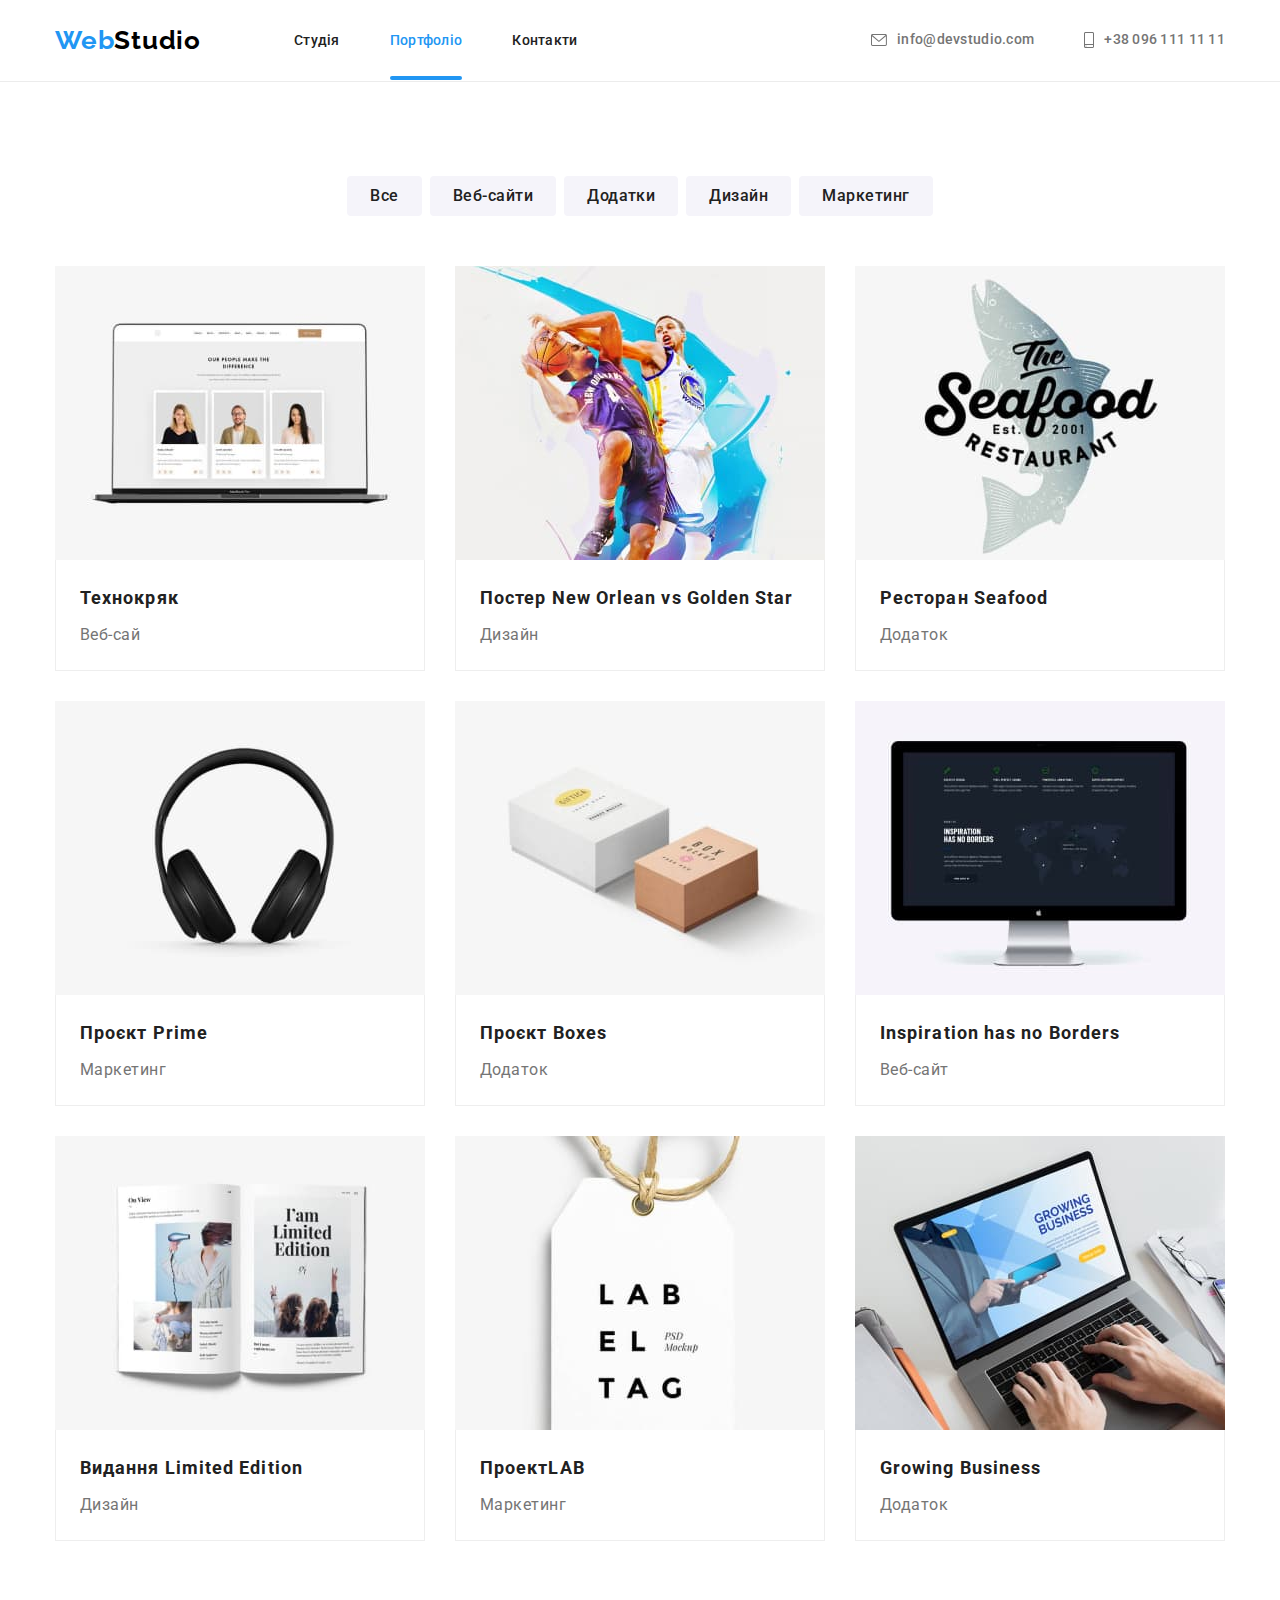
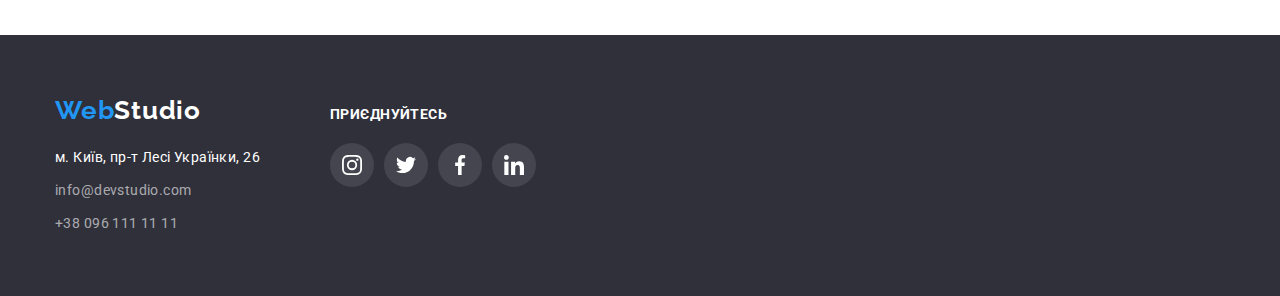
==== portfolio.html @ 506ee1ae "створила репозиторій" ====
<!DOCTYPE html>
<html lang="uk">
<head>
    <meta charset="UTF-8">
    <meta http-equiv="X-UA-Compatible" content="IE=edge">
    <meta name="viewport" content="width=device-width, initial-scale=1.0">
    <title>Document</title>
    <link rel="preconnect" href="https://fonts.googleapis.com">
    <link rel="preconnect" href="https://fonts.gstatic.com" crossorigin>
    <link href="https://fonts.googleapis.com/css2?family=Raleway:wght@700&family=Roboto:wght@400;500;700;900&display=swap"
    rel="stylesheet">
    <link rel="stylesheet" href="https://cdnjs.cloudflare.com/ajax/libs/modern-normalize/1.0.0/modern-normalize.min.css" />
    <link rel="stylesheet" href="./css/styles.css">
</head>
<body>
    <!-- шапка -->
    <header class="header header-portfolio">
        <div class="conteiner">
            <nav class="nav-header list">
                <a href="" lang="en" class="link logo">
                    <span class="logo-color">Web</span>Studio</a>
                <ul class="header-nav list">
                    <li class="header-items"><a href="./index.html" class="link">Студія</a></li>
                    <li class="header-items"><a href="./portfolio.html" class="link portfolio-link">Портфоліо</a></li>
                    <li class="header-items"><a href="" class="link">Контакти</a></li>
                </ul>
            </nav>
            <ul class="auth-nav list">
                <li class="auth-nav-items">
                    <a href="mailto:info@devstudio.com" class="header-link link">
                        <svg class="icon-envelope" width="16" height="12">
                            <use href="./images/sprite.svg#icon-envelope"></use>
                        </svg>
                        info@devstudio.com
                    </a>
                </li>
                <li class="auth-nav-items">
                    <a href="tel:+380961111111" class="header-link link">
                        <svg class="icon-smartphone" width="10" height="16">
                            <use href="./images/sprite.svg#icon-smartphone"></use>
                        </svg>
                        +38 096 111 11 11
                    </a>
                </li>
            </ul>
    
        </div>
    
    </header>
<!-- main  -->
<section class="main section ">
    <!-- скритий заголовок -->
    <div class="conteiner">    
        <h1 class="visually-hidden">Портфоліо</h1>
    <ul class="button-list list">
        <li class="button-items"><button type="button" class="button-portfolio">Все</button></li>
        <li class=""><button type="button" class="button-portfolio">Веб-сайти</button></li>
        <li class=""><button type="button" class="button-portfolio">Додатки</button></li>
        <li class=""><button type="button" class="button-portfolio">Дизайн</button></li>
        <li class=""><button type="button" class="button-portfolio">Маркетинг</button></li>
    </ul>
    <!-- скритий заголовок -->
    <h2 class="visually-hidden">Фільтр</h2>
    <ul class="filter-list list">
        <li class="filter-items">
            <a href="" class="filter-link link">
                <div class="filter-top-wrap">
                    <img src="./images/img.jpg" alt="сторінка сайта" width="370">
                    <p class="filter-top-text">Ресурс пропонує комплексні пропозиції з різним рівнем функціоналу та сервісів. Все це
                        дозволить відвідувачу отримати
                        вичерпні відомості про компанію чи приватну особу.
                    </p>
                </div>
                
                <div class="filter-card">
                    <h3 class="filter-title">Технокряк</h3>
                    <p class="filter-text">Веб-сай</p>
                </div>
            
            </a>
        </li>
        <li class="filter-items">
            <a href="" class="filter-link link">
                <div class="filter-top-wrap">
                    <img src="./images/porfolio1.jpg" alt="два футболіста" width="370">
                    <p class="filter-top-text">Ресурс пропонує комплексні пропозиції з різним рівнем функціоналу та сервісів. Все це
                        дозволить відвідувачу отримати
                        вичерпні відомості про компанію чи приватну особу.
                    </p>
                </div>
                
                <div class="filter-card"><h3 class="filter-title">Постер <span lang="en">New Orlean vs Golden Star</span></h3>
            <p class="filter-text">Дизайн</p>
            
        </div>
            </a>
        </li>
        <li class="filter-items">
            <a href="" class="filter-link link">
                <div class="filter-top-wrap">
                    <img src="./images/porfolio2.jpg" alt="логотип ресторана" width="370">
                    <p class="filter-top-text">Ресурс пропонує комплексні пропозиції з різним рівнем функціоналу та сервісів. Все це
                        дозволить відвідувачу отримати
                        вичерпні відомості про компанію чи приватну особу.
                    </p>
                </div>
                
                <div class="filter-card">
                    <h3 class="filter-title">Ресторан <span lang="en">Seafood</span></h3>
                    <p class="filter-text">Додаток</p>
                </div>
            </a>
        </li>
        <li class="filter-items">
            <a href="" class="filter-link link">
                <div class="filter-top-wrap">
                    <img src="./images/porfolio3.jpg" alt="навушники" width="370">
                    <p class="filter-top-text">Ресурс пропонує комплексні пропозиції з різним рівнем функціоналу та сервісів. Все це
                        дозволить відвідувачу отримати
                        вичерпні відомості про компанію чи приватну особу.
                    </p>
                </div>
                
                <div class="filter-card">
                    <h3 class="filter-title">Проєкт <span lang="en">Prime</span></h3>
                    <p class="filter-text">Маркетинг</p>
                </div>
            </a>
        </li>
        <li class="filter-items">
            <a href="" class="filter-link link">
                <div class="filter-top-wrap">
                    <img src="./images/porfolio4.jpg" alt="дві коробки" width="370">
                    <p class="filter-top-text">Ресурс пропонує комплексні пропозиції з різним рівнем функціоналу та сервісів. Все це
                        дозволить відвідувачу отримати
                        вичерпні відомості про компанію чи приватну особу.
                    </p>
                </div>
                
                <div class="filter-card">
                    <h3 class="filter-title">Проєкт <span lang="en">Boxes</span></h3>
                     <p class="filter-text">Додаток</p>
                </div>
            </a>
        </li>
        <li class="filter-items">
            <a href="" class="filter-link link">
                <div class="filter-top-wrap">
                    <img src="./images/porfolio5.jpg" alt="комп'ютер" width="370">
                    <p class="filter-top-text">Ресурс пропонує комплексні пропозиції з різним рівнем функціоналу та сервісів. Все це
                        дозволить відвідувачу отримати
                        вичерпні відомості про компанію чи приватну особу.
                    </p>
                </div>
                
                <div class="filter-card">
                    <h3 lang="en" class="filter-title">Inspiration has no Borders</h3>
                    <p class="filter-text">Веб-сайт</p>
                </div>
            
            </a>
        </li>
        <li class="filter-items">
            <a href="" class="filter-link link">
                <div class="filter-top-wrap">
                    <img src="./images/porfolio6.jpg" alt="книжка" width="370">
                    <p class="filter-top-text">Ресурс пропонує комплексні пропозиції з різним рівнем функціоналу та сервісів. Все це
                        дозволить відвідувачу отримати
                        вичерпні відомості про компанію чи приватну особу.
                    </p>
                </div>
                
                <div class="filter-card">
                    <h3 class="filter-title">Видання <span lang="en">Limited Edition</span></h3>
                    <p class="filter-text">Дизайн</p>
                </div>  
            </a>
        </li>
        <li class="filter-items">
            <a href="" class="filter-link link">
                <div class="filter-top-wrap">
                    <img src="./images/porfolio7.jpg" alt="бірка" width="370">
                    <p class="filter-top-text">Ресурс пропонує комплексні пропозиції з різним рівнем функціоналу та сервісів. Все це
                        дозволить відвідувачу отримати
                        вичерпні відомості про компанію чи приватну особу.
                    </p>
                </div>
                
                <div class="filter-card">
                    <h3 class="filter-title">Проект<span lang="en">LAB</span></h3>
                    <p class="filter-text">Маркетинг</p>
            </div>
                
            </a>
        </li>
        <li class="filter-items">
            <a href="" class="filter-link link">
                <div class="filter-top-wrap">
                    <img src="./images/porfolio8.jpg" alt="ноутбук" width="370">
                    <p class="filter-top-text">Ресурс пропонує комплексні пропозиції з різним рівнем функціоналу та сервісів. Все це
                        дозволить відвідувачу отримати
                        вичерпні відомості про компанію чи приватну особу.
                    </p>
                </div>
                
                <div class="filter-card">
                    <h3 lang="en" class="filter-title">Growing Business</h3> 
                    <p class="filter-text">Додаток</p>
        </div>
            </a>
        </li>
    </ul>
</div>
</section>

<footer class="footer">
    <div class="conteiner">
        <div>
            <a href="" lang="en" class="link logo footer-logo"><span class="logo-color">Web</span><span
                    class="logo-second">Studio</span></a>
            <address class="footer-address">
                <p class="footer-text">м. Київ, пр-т Лесі Українки, 26</p>
                <ul class="footer-contacts list">
                    <li class="footer-items"><a href="mailto:info@devstudio.com" class="link">info@devstudio.com</a></li>
                    <li class="footer-items"><a href="tel:+380961111111" class="link">+38 096 111 11 11</a></li>
                </ul>
            </address>
        </div>
        
            <div class="social-links">
                <h3 class="links-title">приєднуйтесь</h3>
                <ul class="social-links-list list">
                    <li class="social-links-items">
                        <a href="" class="social-links-link">
                            <svg class="icon-social-links" width="20" height="20">
                                <use href="./images/sprite.svg#icon-instagram"></use>
                            </svg>
                        </a>
                    </li>
                    <li class="social-links-items">
                        <a href="" class="social-links-link">
                            <svg class="icon-social-links" width="20" height="20">
                                <use href="./images/sprite.svg#icon-twitter"></use>
                            </svg>
                        </a>
                    </li>
                    <li class="social-links-items">
                        <a href="" class="social-links-link">
                            <svg class="icon-social-links" width="20" height="20">
                                <use href="./images/sprite.svg#icon-facebook"></use>
                            </svg>
                        </a>
            
                    </li>
                    <li class="social-links-items">
                        <a href="" class="social-links-link">
                            <svg class="icon-social-links" width="20" height="20">
                                <use href="./images/sprite.svg#icon-linkedin"></use>
                            </svg>
                        </a>
            
                    </li>
                </ul>
            </div>
    </div>

</footer>
</body>
</html>
---- css/styles.css ----
:root {
    --primery-text-color: #212121;
    --primery-bg-color: #FFFFFF;;
    --text-color: #757575;
    --accent: #2196F3;
    --hero-title-color: #FFFFFF;
    --footer-text-color: #FFFFFF;
    --footer-link-color: #FFFFFF99;
    --social-links-color: #FFFFFF;

}


p,
h1,
h2,
h3,
h4,
h5,
h6 {
    margin: 0;
}

ul {
    margin: 0;
    padding-left: 0;
}
img {
    display: block;
    max-width: 100%;
    height: auto;
}

body {
    color: var(--primery-text-color, black);
    background-color: var(--primery-bg-color, white);
    font-family: 'Roboto', sans-serif;
    
}
.visually-hidden {
    position: absolute;
    white-space: nowrap;
    width: 1px;
    height: 1px;
    overflow: hidden;
    border: 0;
    padding: 0;
    clip: rect(0 0 0 0);
    clip-path: inset(50%);
    margin: -1px;
}
.conteiner {
    width: 1200px;
    padding-left: 15px;
    padding-right: 15px;
    margin-left: auto;
    margin-right: auto;

    /* outline: 2px solid brown; */
}

/* header */
/* стилізація лого */

.header {
    padding-top: 25px;
    padding-bottom: 25px;
}
.header-portfolio {
    border-bottom: 1px solid #ECECEC;
}
.header .conteiner {
    display: flex;
    align-items: center;
      
}

.logo {
    color: #000000;
    font-family: 'Raleway', sans-serif;
    font-size: 26px;
    font-weight: 700;
    line-height: 1.19;
    letter-spacing: 0.03em;
    transition: color 250ms cubic-bezier(0.4, 0, 0.2, 1);
}

.logo-color {
    color: var(--accent, blue);
}
.logo:hover,
.logo:focus {
    color: var(--accent, blue);
}
.nav-header {
    display: flex;
}
.header-nav {
    display: flex;
    margin-left: 93px;
    align-items: center;
    column-gap: 50px;
}

.header-nav .link {
    color: var(--primery-text-color, black);
    font-size: 14px;
    padding-top: 32px;
    padding-bottom: 32px;
    font-weight: 500;
    line-height: 1.14;
    letter-spacing: 0.02em;
    transition: color 250ms cubic-bezier(0.4, 0, 0.2, 1);
    
}
.header-nav .link:hover,
.header-nav .link:focus {
    color: var(--accent, blue);
}

.header-nav .studio-link {
    color: var(--accent, blue);
    position: relative;
}

.studio-link::after {
    content: '';
    position: absolute;
    left: 0;
    bottom: 0;
    width: 100%;
    height: 4px;
    background: #2196F3;
    border-radius: 2px;
}

    

/* -------auth-nav---------- */
.auth-nav {
    display: flex;
    margin-left: auto;
    column-gap: 50px;
}
.auth-nav .link {
    color: var(--text-color, grey);
    font-size: 14px;
    font-weight: 500;
    line-height: 1.14;
    letter-spacing: 0.02em;
    transition: color 250ms cubic-bezier(0.4, 0, 0.2, 1);
}
.header-link {
    display: flex;
    align-items: center;
    gap: 10px;
}
.header-link:hover,
.header-link:focus {
    color: var(--accent);
    
}
.header-link:hover .icon-envelope,
.header-link:focus .icon-envelope {
    fill: var(--accent);
}
.icon-envelope {
    fill: #757575;
    cursor: pointer;
    transition: fill 250ms cubic-bezier(0.4, 0, 0.2, 1);
}
.header-link:hover .icon-smartphone,
.header-link:focus .icon-smartphone {
    fill: var(--accent);
}
.icon-smartphone {
    fill: #757575;
    cursor: pointer;
    transition: fill 250ms cubic-bezier(0.4, 0, 0.2, 1);
}

/* ------main----------*/
/* секція герой */
.section {
    padding-top: 94px;
    padding-bottom: 94px;
    
}

.hero {
  padding-top: 200px;
  padding-bottom: 200px;
  text-align: center;
  background-color: gray;
  max-width: 1600px;
  height: 600px;
  background-image: linear-gradient(rgba(47, 48, 58, 0.4), rgba(47, 48, 58, 0.4)), url(../images/hero.jpg);
  background-size: cover;
  background-repeat: no-repeat;
  background-position: center;
  margin-left: auto;
  margin-right: auto;
}
.hero-title {
    max-width: 696px;
    margin: auto;
    margin-bottom: 30px;

    color: var(--hero-title-color, white);
    font-size: 44px;
    font-weight: 900;
    line-height: 1.36;
    letter-spacing: 0.06em;
    text-transform: uppercase;
}
/* button */
.hero-button {
    display: inline-block;
    min-width: 216px;
    border-radius: 4px;
    border: 1px solid transparent;
    padding: 10px 32px;
    

    color: #FFFFFF;
    background-color: var(--accent, blue);
    font-family: inherit;
    font-size: 16px;
    font-weight: 700;
    line-height: 1.88;
    letter-spacing: 0.06em;
    cursor: pointer;
    transition: background-color 250ms cubic-bezier(0.4, 0, 0.2, 1);
    
}
.hero-button:hover,
.hero-button:focus {
    background-color: #188ce8;
}


/* specifics */

.specifics-list {
    display: flex;
    gap: 30px;   
}
.specifics-items {
    width: 270px;
}

.specifics-feature {
    height: 120px;
    border-radius: 4px;
    background-color: #F5F4FA; 
    padding: 25px 100px;
    margin-bottom: 30px;
}

.specifics-title {
    margin-bottom: 10px;

    color: var(--primery-text-color, black);
    font-size: 14px;
    font-weight: 700;
    line-height: 1.14;
    letter-spacing: 0.03em;
    text-transform: uppercase;
        
}
.specifics-text {

    color: var(--text-color, grey);
    font-size: 14px;
    line-height: 1.71;
    letter-spacing: 0.03em;
}

/* --------work-section------- */
.work {
    padding-top: 0;
    
}
.work-list {
    display: flex;
    gap: 30px;
    
}
.work-items {
    width: calc((100%-60px) / 3);
    
}
.work-title {
    margin-bottom: 50px;

    color: var(--primery-text-color, black);
    font-size: 36px;
    font-weight: 700;
    line-height: 1.17;
    letter-spacing: 0.03em;
    text-align: center;
}
.work-card {
    position: relative;
}
.work-pre-title {
    position: absolute;
    bottom: 0;
    display: flex;
    justify-content: center;
    align-items: center;
    width: 100%;
    height: 70px;
    background-color: rgba(47, 48, 58, 0.8);
    font-weight: 700;
    font-size: 14px;
    line-height: 1.14;
    text-align: center;
    letter-spacing: 0.03em;
    text-transform: uppercase;
    color: #FFFFFF;
}

/* -------team-section-----------*/
.team {
    background-color: #F5F4FA;
}
.team-title {
    margin-bottom: 50px;
    color: var(--primery-text-color, black);
    font-size: 36px;
    font-weight: 700;
    line-height: 1.17;
    letter-spacing: 0.03em;
    text-align: center;
}

.team-list {
    display: flex;
    gap: 30px;
    
}
.team-items {
    width: calc((100%-90px) / 4);
}

.team-card {
    background-color: var(--primery-bg-color, white);
    border-radius: 0px 0px 4px 4px;
    padding-top: 30px;
    padding-bottom: 30px;
    max-width: 270px;
    text-align: center;
    box-shadow: 0px 1px 3px rgba(0, 0, 0, 0.12),
     0px 1px 1px rgba(0, 0, 0, 0.14), 
     0px 2px 1px rgba(0, 0, 0, 0.2);
}
.team-name {
    min-width: 130px;
    margin-bottom: 10px;

    color: var(--primery-text-color, black);
    font-size: 16px;
    font-weight: 500;
    line-height: 1.19;
    letter-spacing: 0.03em;
        
}
.team-text {
    min-width: 130px;
    margin-bottom: 16px;

    color: var(--text-color, grey);
    line-height: 1.19;
    letter-spacing: 0.03em;
}
.actions {
    display: flex;
    padding: 0;
    margin: 0%;
    gap: 10px;
    justify-content: center;
    list-style: none;

}

.link-icon {
    display: flex;
    align-items: center;
    justify-content: center;
    width: 44px;
    height: 44px;
    background-color: #FFFFFF;
    border-radius: 50%;
    transition: background-color 250ms cubic-bezier(0.4, 0, 0.2, 1);
}

.link-icon:hover,
.link-icon:focus {
    background-color: var(--accent);
}
.link-icon:hover .icon,
.link-icon:focus .icon {
    fill: #FFFFFF;
}
.icon {
    fill: #AFB1B8;
    transition: fill 250ms cubic-bezier(0.4, 0, 0.2, 1);
}

/* ----списки------ */
.list {
    list-style: none;
}
.link {
    text-decoration: none;
}
/* ------постійні клієнти------*/

.client-title {
    margin-bottom: 50px;

    color: var(--primery-text-color, black);
    font-weight: 700;
    font-size: 36px;
    line-height: 1.17;
    text-align: center;
    letter-spacing: 0.03em;
}
.client-list {
    display: flex;
    padding: 0;
    margin: 0;
    gap: 30px;   
}

.client-items {
    width: 170px;
    height: 92px;
}
.client-link:hover,
.client-link:focus {
    border-color: var(--accent);
}
.client-link {
    display: flex;
    width: 100%;
    height: 100%;
    align-items: center;
    justify-content: center;
    border: 1px solid #AFB1B8;
    border-radius: 4px;
    transition: border 250ms cubic-bezier(0.4, 0, 0.2, 1);

}
.icon-client {
    fill: #AFB1B8;
    transition: fill 250ms cubic-bezier(0.4, 0, 0.2, 1);
}
.client-link:hover .icon-client,
.client-link:focus .icon-client {
    fill: var(--accent);
}
/* -----footer------*/

 .footer {
    background-color: #2F303A;
    padding-top: 60px;
    padding-bottom: 60px;
 }

 /* logo footer */

 .logo-second {
     color: #FFFFFF;
    transition: color 250ms cubic-bezier(0.4, 0, 0.2, 1);
 }

.footer-logo {
    display: block;
    margin-bottom: 20px;
 }
 .logo-second:hover,
 .logo-second:focus {
     color: var(--accent, blue);
 }

.footer-text {
    margin-bottom: 9px;
    color: var(--contacts-text-color, white);
    font-style: normal;
    font-size: 14px;
    line-height: 1.71;
    letter-spacing: 0.03em;      
}
.footer-contacts {
    display: flex;
    flex-direction: column;
    gap: 9px;
}
.footer-contacts .link {
    color: var(--footer-link-color, white);
    font-style: normal;
    font-size: 14px;
    line-height: 1.71;
    letter-spacing: 0.03em;
    transition: color 250ms cubic-bezier(0.4, 0, 0.2, 1);
}
.footer-contacts .link:hover,
.footer-contacts .link:focus {
    color: var(--accent, blue);
}
.footer>.conteiner {
    display: flex;
    align-items: baseline;
}


.social-links {
    display: flex;
    flex-direction: column;
    margin-left: 70px;

}

.links-title {
    margin-bottom: 20px;
    color: var(--footer-text-color);        
    font-weight: 700;
    font-size: 14px;
    line-height: 1.14;
    letter-spacing: 0.03em;
    text-transform: uppercase;
}
.social-links-list {
    display: flex;
    gap: 10px;
}
.social-links-link {
    display: inline-block;
    padding: 12px;
    border-radius: 50%;
    width: 44px;
    height: 44px;
    background-color: rgba(255, 255, 255, 0.1);
    transition: background-color 250ms cubic-bezier(0.4, 0, 0.2, 1);
}
.social-links-link:hover,
.social-links-link:focus {
    background-color: var(--accent);
}
.icon-social-links {
    fill: var(--social-links-color);
}
/* -------модальне вікно------- */

.backdrop {
    width: 100%;
    height: 100%;
    position: fixed;
    top: 0;
    background-color: rgba(0, 0, 0, 0.2);
    transition: opacity 250ms cubic-bezier(0.4, 0, 0.2, 1), 
    visibility 250ms cubic-bezier(0.4, 0, 0.2, 1);
}
.modal {
    width: 528px;
    min-height: 581px;
    background-color: #FFFFFF;
    border-radius: 4px;
    box-shadow: 0px 1px 3px rgba(0, 0, 0, 0.12), 0px 1px 1px rgba(0, 0, 0, 0.14), 0px 2px 1px rgba(0, 0, 0, 0.2);
    position: absolute;
    top: 50%;
    left: 50%;
    transform: translate(-50%, -50%) scale(1);
    transition: transform 250ms cubic-bezier(0.4, 0, 0.2, 1);

}

.backdrop.is-hidden .modal {
    transform: translate(-50%, -50%) scale(0);
}
.btn-modal-close {
    width: 30px;
    height: 30px;
    position: absolute;
    right: 14px;
    top: 14px;
    background: #FFFFFF;
    border: 1px solid rgba(0, 0, 0, 0.1);
    border-radius: 50%;
    display: flex;
    align-items: center;
    justify-content: center;
    cursor: pointer;
}
.is-hidden {
    opacity: 0;
    visibility: hidden;
    pointer-events: none;
}

/* -------portfolio-------- */
.header-nav .portfolio-link {
    color: var(--accent, blue);
    position: relative;
}
.portfolio-link::after {
    content: '';
    position: absolute;
    left: 0;
    bottom: 0;
    width: 100%;
    height: 4px;
    background: #2196F3;
    border-radius: 2px

}
.filter-list .link {
    color: var(--primery-text-color, black);
}

/* portfolio button */

    
.button-list {
    display: flex;
    justify-content: center;
    gap: 8px;
    margin-bottom: 50px;
}

.button-portfolio {
    display: inline-block;
    min-width: 73px;
    border-radius: 4px;
    border: 1px solid transparent;
    padding: 6px 22px;
    text-align: center;

    color: var(--primery-text-color, black);
    background-color: #F5F4FA;
    font-family: inherit;   
    font-weight: 500;
    font-size: 16px;
    line-height: 1.62;
    letter-spacing: 0.03em;
    cursor: pointer;
    transition-property: color, background-color, box-shadow;
    transition-duration: 250ms;
    transition-timing-function: cubic-bezier(0.4, 0, 0.2, 1)
}

.button-portfolio:hover,
.button-portfolio:focus {
    color: var(--hero-title-color, white);
    background-color: var(--accent, blue);
    box-shadow: 0px 3px 1px rgba(0, 0, 0, 0.1), 0px 1px 2px rgba(0, 0, 0, 0.08), 0px 2px 2px rgba(0, 0, 0, 0.12);
}

.filter-list {
   display: flex;
   flex-wrap: wrap;
   gap: 30px;
    
}
.filter-items {
    max-width: 370px;
}
.filter-items {
    width: calc((100%-60px) / 3);   
}
.filter-link {
    display: block;
}
.filter-link:hover,
.filter-link:focus {
    box-shadow: 0px 1px 1px rgba(0, 0, 0, 0.12), 0px 4px 4px rgba(0, 0, 0, 0.06), 1px 4px 6px rgba(0, 0, 0, 0.16);
}
.filter-card {
    padding: 20px 24px;
    border: 1px solid #EEEEEE;
    border-top: none;
    background: #FFFFFF;

}
.filter-title {
    margin-bottom: 4px;
    max-width: 322px;
    
    color: var(--primery-text-color, black);
    font-size: 18px;
    font-weight: 700;
    line-height: 2;
    letter-spacing: 0.06em;
        
}
.filter-text {
    max-width: 322px;
    
    color: var(--text-color, grey);
    line-height: 1.88;
    letter-spacing: 0.03em;       
}
.filter-top-wrap {
    position: relative;
    overflow: hidden;
}
.filter-top-text {
    position: absolute;
    top: 0;
    left: 0;
    width: 100%;
    height: 100%;
    padding: 63px 24px;
    font-weight: 400;
    font-size: 18px;
    line-height: 1.56;
    letter-spacing: 0.03em;
    background-color: rgba(33, 150, 243, 0.9);
    color: #FFFFFF;
    transform: translateY(100%);
    transition: transform 250ms cubic-bezier(0.4, 0, 0.2, 1);
}
.filter-link:hover .filter-top-text,
.filter-link:focus .filter-top-text {
    transform: translateY(0%)
}
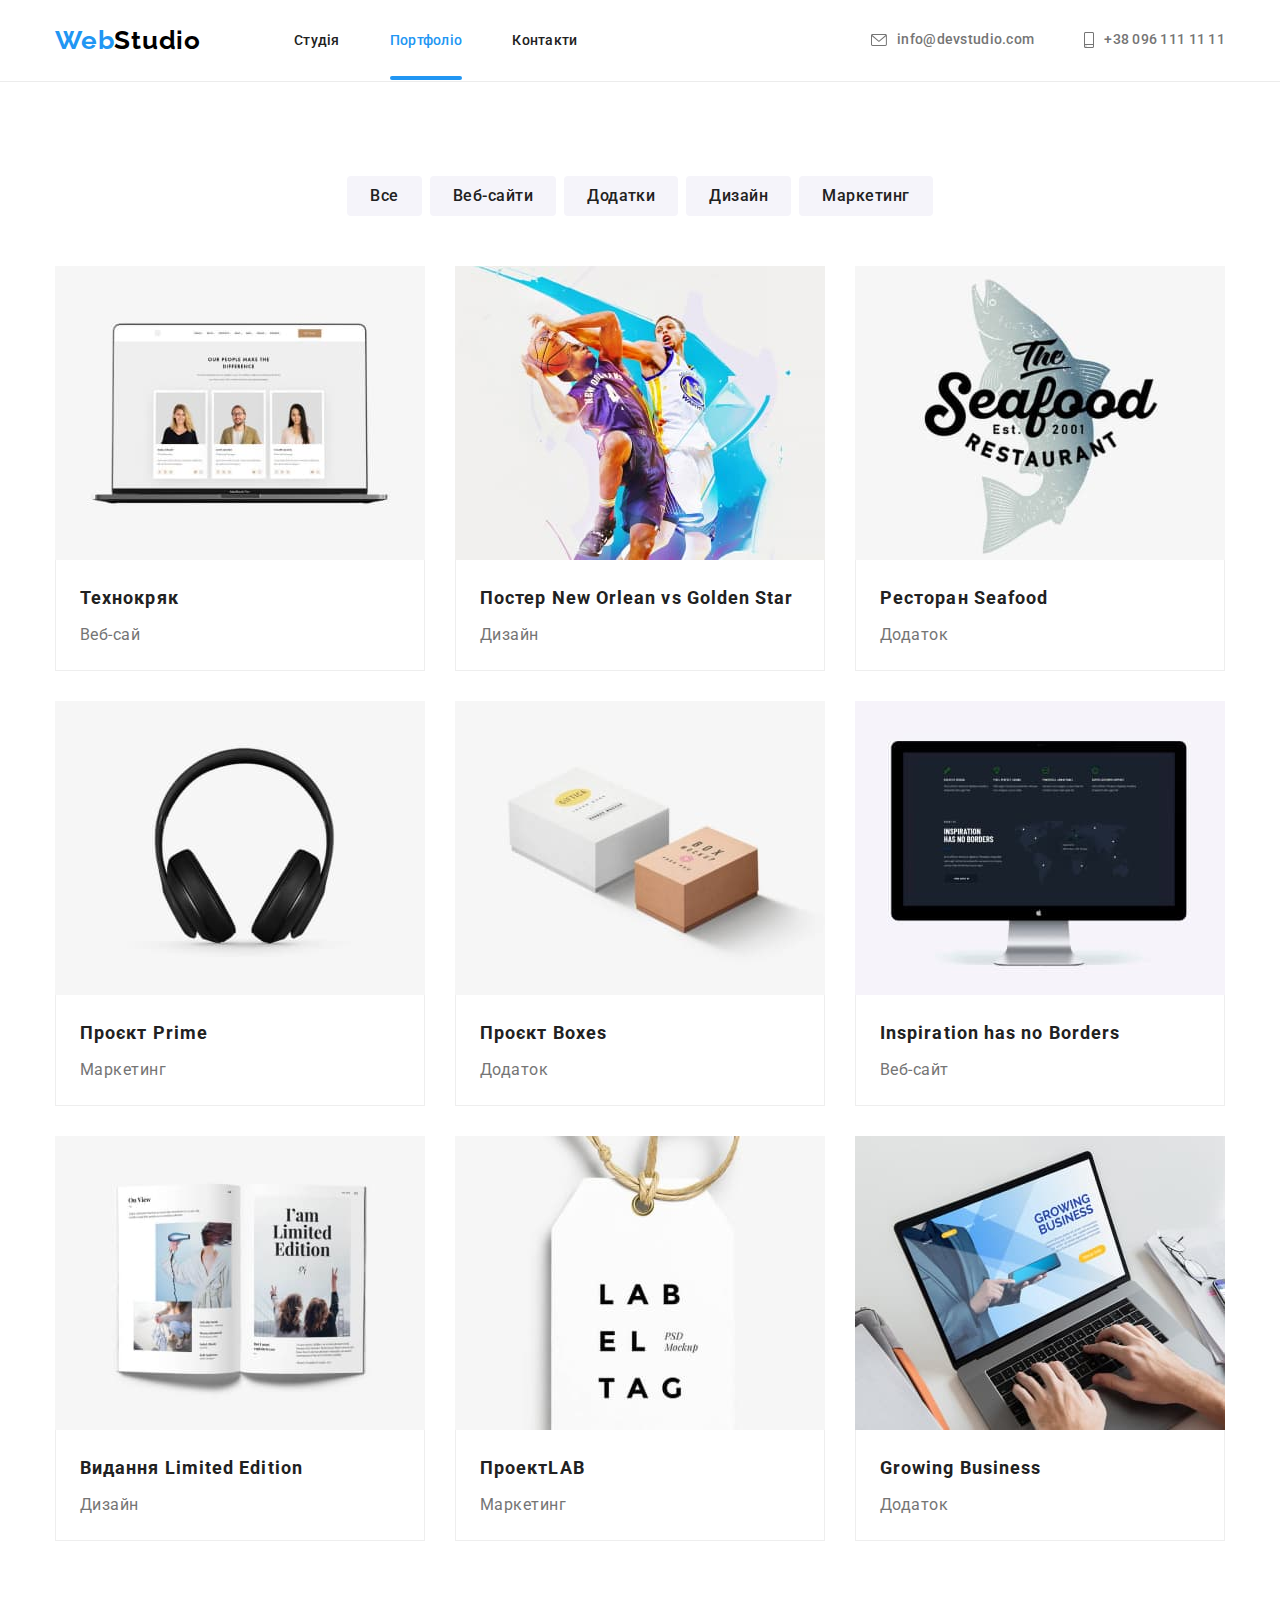
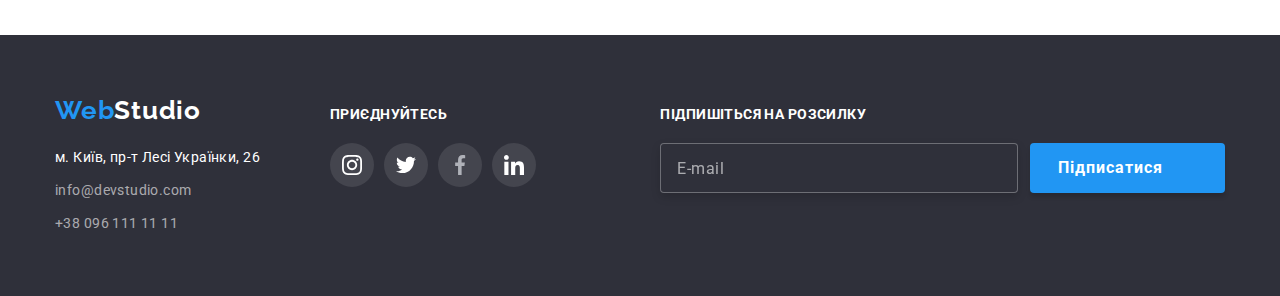
==== commit 0ebc1370: "додала форму у портфоліо" ====
--- a/portfolio.html
+++ b/portfolio.html
@@ -262,6 +262,18 @@
                     </li>
                 </ul>
             </div>
+            <form class="footer-form">
+                <h3 class="footer-form-title">Підпишіться на розсилку</h3>
+                <div class="footer-form-field">
+                    <input type="email" class="footer-input" placeholder="E-mail" name="mail" required>
+                    <button type="submit" class="footer-form-btn">Підписатися
+                        <svg class="icon-send" width="24px" height="24px">
+                            <use href="./images/sprite.svg#icon-send"></use>
+                        </svg>
+                    </button>
+                </div>
+            
+            </form>
     </div>
 
 </footer>
--- a/css/styles.css
+++ b/css/styles.css
@@ -600,7 +600,231 @@
     visibility: hidden;
     pointer-events: none;
 }
-
+.icon-close-black {
+    fill: currentColor;
+    transition: fill 250ms cubic-bezier(0.4, 0, 0.2, 1);
+}
+.icon-close-black:hover,
+.icon-close-black:focus {
+    fill: var(--accent); 
+}
+/*-------- form -------*/
+.modal-form {
+    padding: 40px;
+}
+.input-field {
+    margin-bottom: 10px;
+}
+.modal-title {
+    margin-bottom: 12px;
+    font-weight: 700;
+    font-size: 20px;
+    line-height: 1.15;
+    text-align: center;
+    letter-spacing: 0.03em;
+    color: var(--primery-text-color);
+}
+.form-input {
+    width: 100%;
+    height: 40px;
+    border: 1px solid rgba(33, 33, 33, 0.2);
+    border-radius: 4px;
+    padding-left: 42px;
+    padding-top: 12px;
+    padding-bottom: 12px;
+}
+.modal-text {
+    display: block;
+    margin-bottom: 4px;
+    font-weight: 400;
+    font-size: 12px;
+    line-height: 1.17;
+    letter-spacing: 0.01em;
+    color: var(--text-color);
+}
+.textarea-field {
+    margin-bottom: 20px;  
+}
+.form-textarea {
+    width: 100%;
+    height: 120px;
+    resize: none;
+    padding: 12px 16px;
+    border: 1px solid rgba(33, 33, 33, 0.2);
+    border-radius: 4px;
+    
+}
+.form-textarea:focus {
+    outline-color: var(--accent);
+
+}
+.form-textarea::placeholder {
+    font-weight: 400;
+    font-size: 12px;
+    line-height: 1.17;
+    letter-spacing: 0.01em;
+    color: rgba(117, 117, 117, 0.5);
+}
+.input-wrap {
+    position: relative;
+}
+.input-icon {
+    position: absolute;
+    top: 50%;
+    left: 12px;
+    transform: translateY(-50%);
+
+}
+.form-input:focus {
+    outline-color: var(--accent);
+}
+.form-input:focus + .input-icon {
+    fill: var(--accent);
+}
+/*-------checkbox--------- */
+.check-field {
+    margin-bottom: 30px;
+}
+.check-text {
+    display: flex;
+    align-items: center;
+    font-size: 14px;
+    line-height: 1.71;
+    letter-spacing: 0.03em;
+    color: var(--text-color);
+}
+.check-link {
+    margin-left: 6px;
+    color: var(--accent);     
+}
+
+.check-link::before {
+    content: '';
+    position: absolute;
+    left: 0;
+    bottom: 0;
+    width: 20px; 
+    height: 1px;
+    color: red;
+}
+
+.icon-check-mark {
+    fill: transparent;
+    transition: fill 250ms cubic-bezier(0.4, 0, 0.2, 1);
+}
+.check-text span {
+    width: 16px;
+    height: 15px;
+    border-radius: 2px;
+    border: 2px solid #212121;
+    display: flex;
+    align-items: center;
+    justify-content: center;
+    margin-right: 7px;
+    transition: border 250ms cubic-bezier(0.4, 0, 0.2, 1);
+}
+.input-check:checked + .check-text span {
+    background-color: var(--accent);
+    border-color: var(--accent);
+}
+.input-check:checked + .check-text .icon-check-mark {
+    fill: #FFFFFF;
+}
+.input-check:focus + .check-text span {
+    border-color: var(--accent);
+}
+.form-btn {
+    display: inline-block;
+    font-family: inherit;
+    min-width: 200px;
+    padding: 10px 52px;
+    font-weight: 700;
+    font-size: 16px;
+    line-height: 1.88;
+    letter-spacing: 0.06em;
+    color: #FFFFFF;
+    background-color: var(--accent);
+    box-shadow: 0px 4px 4px rgba(0, 0, 0, 0.15);
+    border-radius: 4px;
+    border: transparent;
+    cursor: pointer;
+    transition: background-color 250ms cubic-bezier(0.4, 0, 0.2, 1);   
+}
+.button-send {
+    display: flex;
+    align-items: center;
+    justify-content: center;
+}
+
+.form-btn:hover,
+.form-btn:focus {
+background-color: #188CE8; 
+}
+ /*-----------footer-form------ */
+.footer-form-title {
+    margin-bottom: 20px;
+    font-weight: 700;
+    font-size: 14px;
+    line-height: 1.14;
+    letter-spacing: 0.03em;
+    text-transform: uppercase;
+    color: #FFFFFF;
+}
+.footer-input {
+    width: 358px;
+    height: 50px;
+    padding-left: 16px;
+    padding-top: 15px;
+    padding-bottom: 15px;
+    background-color: #2F303A;
+    border: 1px solid rgba(255, 255, 255, 0.3);
+    filter: drop-shadow(0px 4px 4px rgba(0, 0, 0, 0.15));
+    border-radius: 4px;
+    color: var(--footer-text-color);
+    
+}
+.footer-input::placeholder {
+    font-size: 16px;
+    line-height: 1.25;
+    letter-spacing: 0.03em;
+    color: rgba(255, 255, 255, 0.6);
+}
+.footer-input:focus {
+    outline: #2F303A;
+}
+.footer-form {
+    margin-left: auto;
+}
+.footer-form-field {
+    display: flex;
+    gap: 12px;
+}
+.footer-form-btn {
+    display: flex;
+    align-items: center;
+    padding: 10px 28px;
+    font-weight: 700;
+    font-size: 16px;
+    line-height: 1.88;
+    text-align: center;
+    letter-spacing: 0.06em;
+    color: #FFFFFF;
+    background-color: var(--accent);
+    box-shadow: 0px 4px 4px rgba(0, 0, 0, 0.15);
+    border-radius: 4px;
+    cursor: pointer;
+    border: transparent;
+    transition: background-color 250ms cubic-bezier(0.4, 0, 0.2, 1);
+
+}
+.icon-send {
+   fill: #FFFFFF;
+   margin-left: 10px;
+}
+.footer-form-btn:hover,
+.footer-form-btn:focus {
+    background-color: #188CE8;
+}
 /* -------portfolio-------- */
 .header-nav .portfolio-link {
     color: var(--accent, blue);
